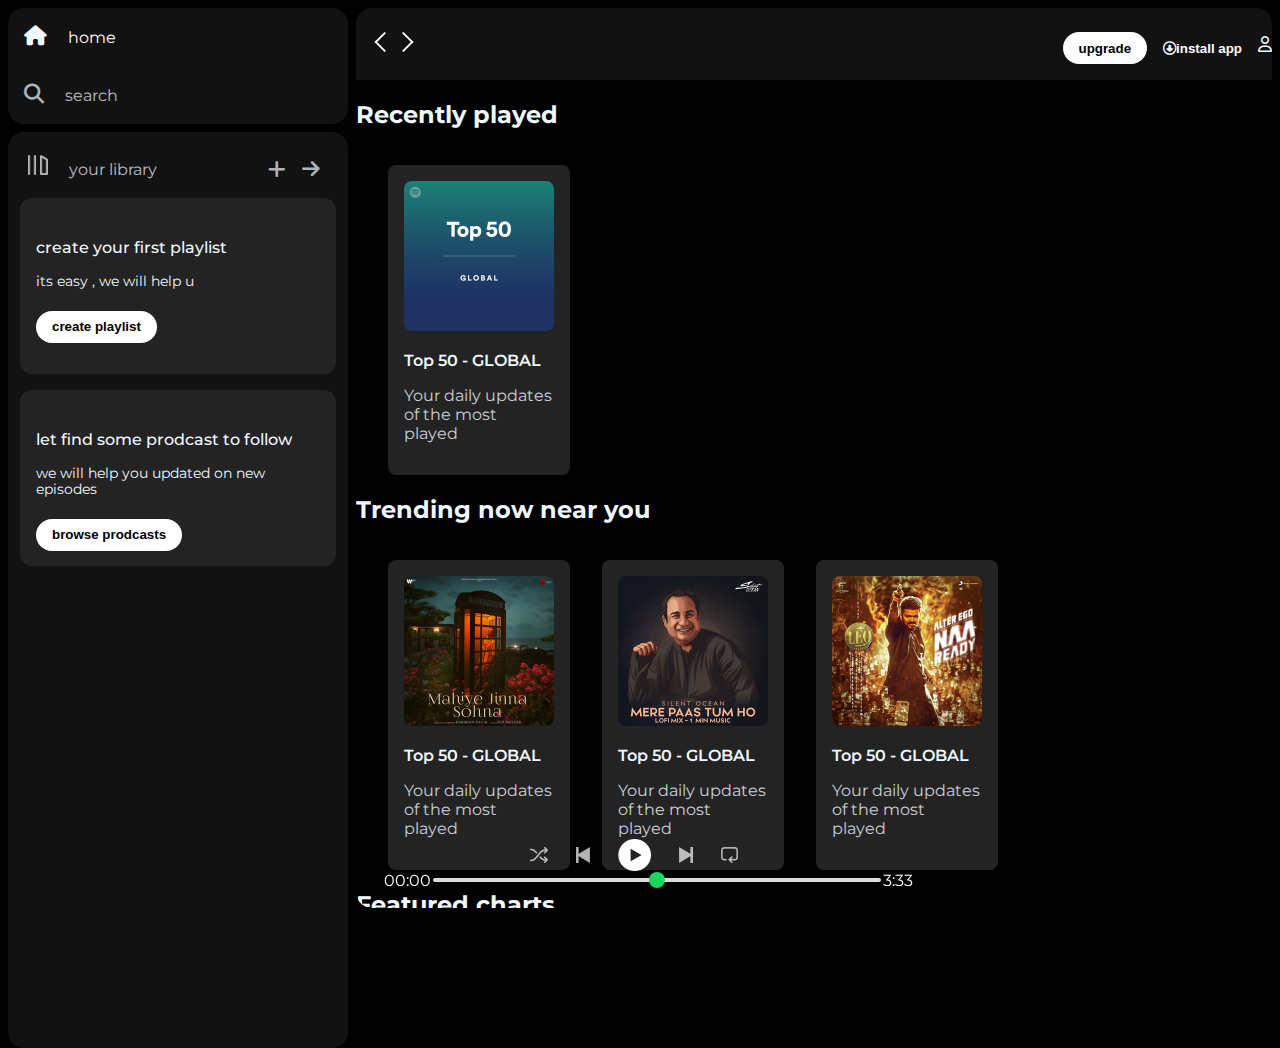
==== index.html @ b3d99863 "make a project" ====
<!DOCTYPE html>
<html lang="en">
<head>
    <meta charset="UTF-8">
    <meta name="viewport" content="width= , initial-scale=1.0">
    <link rel="stylesheet" href="https://cdnjs.cloudflare.com/ajax/libs/font-awesome/6.7.2/css/all.min.css" integrity="sha512-Evv84Mr4kqVGRNSgIGL/F/aIDqQb7xQ2vcrdIwxfjThSH8CSR7PBEakCr51Ck+w+/U6swU2Im1vVX0SVk9ABhg==" crossorigin="anonymous" referrerpolicy="no-referrer" />
    <link rel="icon" href="./assets/logo.png">
    <title>Spotify - web player: music for everyone</title>
    <link rel="stylesheet" href="style.css">
    <link rel="preconnect" href="https://fonts.googleapis.com">
    <link rel="preconnect" href="https://fonts.gstatic.com" crossorigin>
    <link href="https://fonts.googleapis.com/css2?family=Montserrat:ital,wght@300;400;500;600;700&display=swap" rel="stylesheet">
</head>
<body>
    <div class="main">
        <div class="sidebar">
            <div class="nav">
            <div class="nav-option"style="opacity: 1;">
                <i class="fa-solid fa-house"></i>
                <a href="#">home</a>
            </div>
                <div class="nav-option">
                    <i class="fa-solid fa-magnifying-glass"></i>
                    <a href="#">search</a>
                </div>
            </div>
            <div class="library">
            <div class="options">
                <div class="lib-option nav-option">
                    <img src="./assets/library_icon.png">
                    <a href="#">your library</a>
                </div>
                <div class="icons">
                <i class="fa-solid fa-plus"></i>
                <i class="fa-solid fa-arrow-right"></i>
            </div>
            </div>
            <div class="lib-box">
            <div class="box">
                <p class="box-p1">create your first playlist</p>
                <p class="box-p2">its easy , we will help u</p>
                <button class="badge">create playlist</button>
                </div>
                <div class="box">
                    <p class="box-p1">let find some prodcast to follow</p>
                    <p class="box-p2">we will help you updated on new episodes</p>
                    <button class="badge">browse prodcasts</button>
               </div>
            </div>
                </div>
    </div>
        <div class="main-content">
            <div class="sticky-nav">
                <div class="sticky-nav-icons">
                <img src="./assets/backward_icon.png">
                <img src="./assets/forward_icon.png" class="hide">
                </div>
                <div class="sticky-nav-options">
                <button class="badge nev-item hide">upgrade</button>
                <button class="badge nav-item dark-badge"><i class="fa-regular fa-circle-down"></i>install app</button>
                <i class="fa-regular fa-user"></i>
        </div>
        </div>
        <h2>Recently played</h2>
        <div class="cards-container">
        <div class="card">
            <img src="assets/card1img.jpeg" class="card-img">
            <p class="card-title">Top 50 - GLOBAL</p>
            <p class="card-info">Your daily updates of the most played</p>
            </div>
            </div>
        <h2>Trending now near you</h2>
        <div class="cards-container">
        <div class="card">
            <img src="assets/card2img.jpeg" class="card-img">
            <p class="card-title">Top 50 - GLOBAL</p>
            <p class="card-info">Your daily updates of the most played</p>
            </div>
    <div class="card">
        <img src="assets/card3img.jpeg" class="card-img">
        <p class="card-title">Top 50 - GLOBAL</p>
        <p class="card-info">Your daily updates of the most played</p>
        </div>
    
        <div class="card">
            <img src="assets/card4img.jpeg" class="card-img">
            <p class="card-title">Top 50 - GLOBAL</p>
            <p class="card-info">Your daily updates of the most played</p>
            </div>
            </div>

            <h2>Featured charts</h2>
            <div class="cards-container">
            <div class="card">
                <img src="assets/card5img.jpeg" class="card-img">
                <p class="card-title">Top 50 - GLOBAL</p>
                <p class="card-info">Your daily updates of the most played</p>
                </div>
                <div class="card">
                    <img src="assets/card6img.jpeg" class="card-img">
                    <p class="card-title">Top 50 - GLOBAL</p>
                    <p class="card-info">Your daily updates of the most played</p>
                    </div>

             <div class="card">
                <img src="assets/card1img.jpeg" class="card-img">
                <p class="card-title">Top 50 - GLOBAL</p>
                <p class="card-info">Your daily updates of the most played</p>
                </div>
                </div>
                <div class="footer">
                <div class="line"></div>
                </div>
                </div>
      <div class="music-player">
        <div class="album"></div>
        <div class="player">
            <div class="player-controls">
                <img src="./assets/player_icon1.png" class="player-control-icon">
                <img src="./assets/player_icon2.png" class="player-control-icon">
                <img src="./assets/player_icon3.png" class="player-control-icon" style="opacity: 1;height:2rem">
                <img src="./assets/player_icon4.png" class="player-control-icon">
                <img src="./assets/player_icon5.png" class="player-control-icon">
            </div>
            <div class="playback-bar">
                <span class="curr-time">00:00</span>
                <input type="range" min="0" max="100" class="progress-bar" step="1" font size="2rem">
                <span class="tot-time">3:33</span>
            </div>
            </div>
            <div class="controls"></div>
      </div>  
    </div>
</body>
</html>
---- style.css ----
body{
    font-family: 'Montserrat', sans-serif;
    margin: 0;
    background-color: black;
    color: aliceblue;
    overflow: hidden;
}
.main{
    display: flex;
    height: 100vh;
    padding: 0.5rem;
}
.sidebar{
    background-color: black;
    width: 340px;
    border-radius: 1rem; /*16px*/
    margin-right: 0.5rem;
}
.main-content{
    background-color: black;
    flex: 1;
    border-radius: 1rem;
    overflow: auto;
}
.music-player{
    color: black;
    position: fixed;
    bottom: 0;
    width: 100%;
    height: 72px;
}
a{
    text-decoration: none;
    color: #fff;
}
.nav{
    background-color: #121212;
    border-radius: 1rem;
    display: flex;
    flex-direction: column;
    justify-content: center;
    height: 100px;
    padding: 0.5rem;
}
 .nav-option{
    line-height: 2.5rem;
    opacity: 0.7;
    padding: 0.5rem;
 }
 .nav-option:hover{
    opacity: 1;
 }
 .nav-option {
    font-size: 1.25rem;
 }
 .nav-option a{
    font-size: 1rem ;
    margin-left: 1rem;
 }
 .library{
    background-color: #121212;
    border-radius: 1rem;
    height: 100%;
    margin-top: 0.5rem;
    padding: 0.5rem 0.75rem;
 }
 .options{
    display: flex;
    justify-content:space-between;
    align-items: center;

 }
 .lib-option img{
    height: 1.25rem;
    width: 1.25rem;

 }
 .icons{
    font-size: 1.25rem;
    display: flex;

 }
 .icons i{
    opacity:0.7;
    margin-right: 1rem;
 }
 .icon i:hover {
     opacity: 1;
 }
 .box{
   background-color: #232323;
   height: 8rem;
   border-radius: 0.75rem;
   margin: 1rem 0 1.75 0;
   padding: 1.5rem 1rem;

 }
 .box-p1{
   font-size: 1rem;
   font-weight: 500;
 }

.box-p2{
   font-size: 0.85rem;
   opacity: 1;
}
.badge{
   background-color: #fff;
   border: none;
   border-radius: 100px;
   padding: 0.25rem 1rem;
   font-weight: 700;
   margin-top: 0.5rem;
   width: fit-content;
   height: 2rem;
}
.dark-badge{
   background-color: #121212;
   color: #fff;
}
.sticky-nav{
   position: sticky;
   top: 0;
   background-color: #121212;
   display: flex;
   justify-content: space-between;
   align-items: center;
   padding: 1rem 0 1rem 0;
   z-index: 10;

}
.sticky-nav-icons{
   margin-left: 0.75rem;

}
.sticky-nav-options{
display: flex;
justify-content: center;
align-items: center;
}
.nav-items{
   margin-right: 1rem;
}

@media (max-width: 100px){
   .hide{
      display: none;
   }
}
.card{
   background-color: #232323;
   width: 150px;
   border-radius: 0.5rem;
   padding: 1rem;
   margin-left: 2rem;
   margin-top: 1rem;
}
.cards-container {
   display: flex;
   flex-wrap: wrap;
}
.card-img{
   width: 100%;
   border-radius: 0.5rem;
}
.card-title{
   font-weight: 600;
}
.card-info{
    font-size: o.85rem;
    opacity: 0.8;
}
.footer{
   height: 300px;
   display: flex;
   align-items: center;
   justify-content: center;
}
.line{
   width: 90%;
   height: 50%;
   border-top: 1px solid white;
   opacity: 0.4;
}
.music-player{
   display: flex;
   justify-content: center;
   align-items: center;
}
.album{
   width: 25%;
}
.player{
   width: 50%;
}
.controls{
   width: 25%;
}
.player-controls{
   display: flex;
   justify-content: center;
   align-items: center;
}
.player-control-icon{
   height: 1rem;
   margin-right: 1.75rem;
   opacity: 0.7;
}
.player-control-icon:hover{
   opacity: 1;
}
.playback-bar{
   DISPLAY: FLEx;
   justify-content: center;
   align-items: center;

}
.progress-bar{
    width: 70%;
    appearance: none;
    background-color: transparent;
    cursor: pointer;
}
.progress-bar::-webkit-slider-runnable-track{
background-color: #ddd;
border-radius: 100px;
height: 0.2rem;
}
 .progress-bar::-webkit-slider-thumb{
appearance: none;
height: 1rem;
width: 1rem;
background-color: #1bd760;
border-radius: 50px;
margin-top: -6px;
 }

 .curr-time{
   color: white;
 }
 .tot-time{
   color: white;
 }
 .box{
   margin-bottom: 1em;
 }
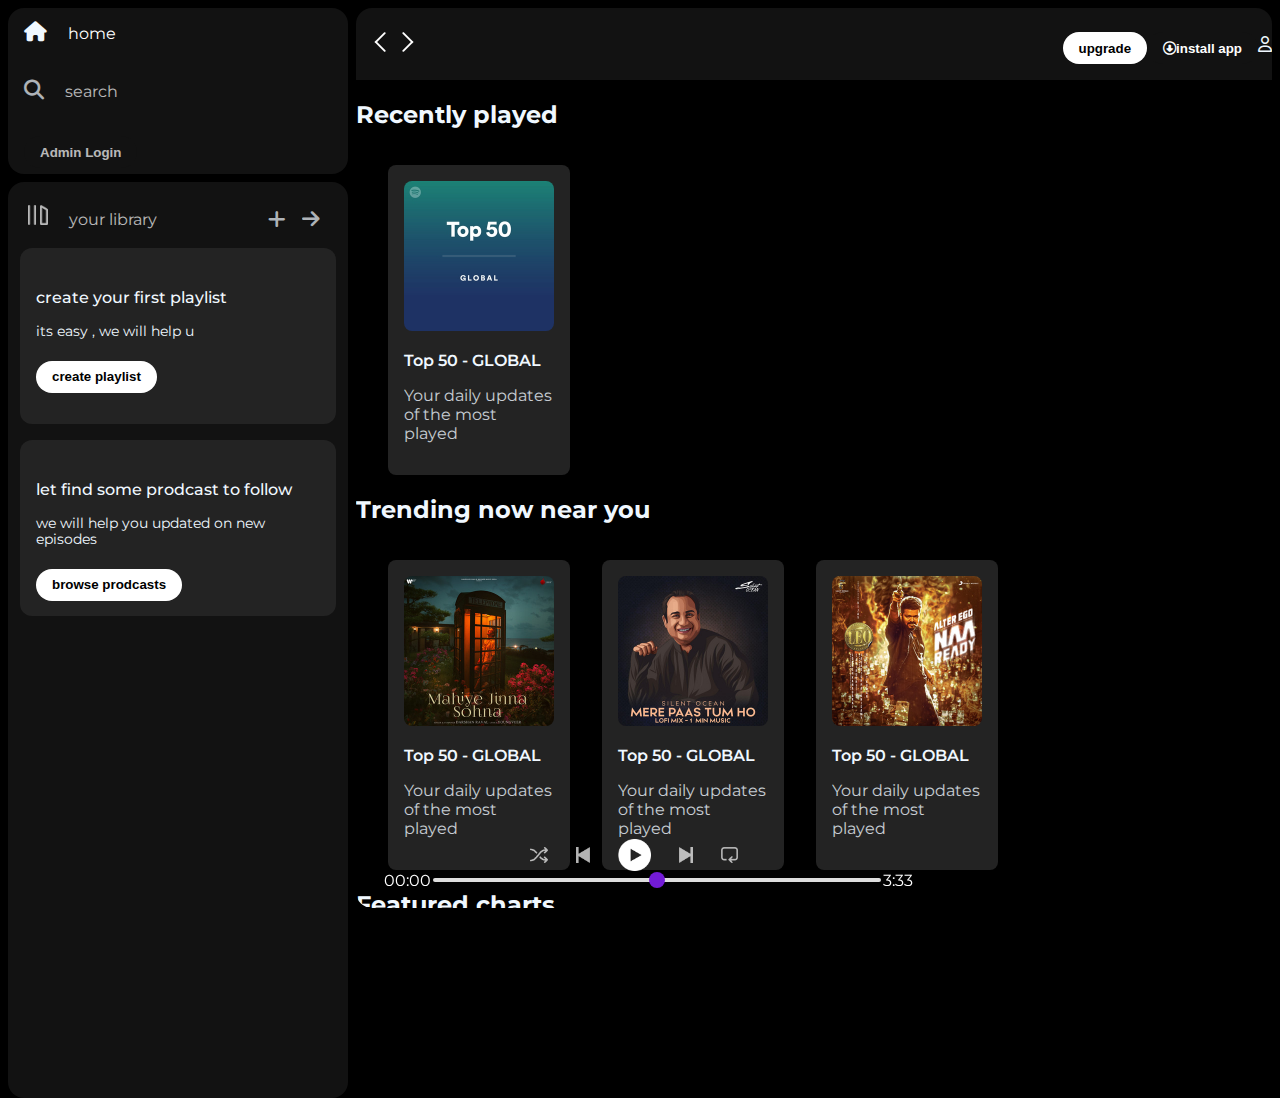
==== commit 53553a44: "add admin dashboard" ====
--- a/index.html
+++ b/index.html
@@ -15,6 +15,8 @@
     <div class="main">
         <div class="sidebar">
             <div class="nav">
+                
+
             <div class="nav-option"style="opacity: 1;">
                 <i class="fa-solid fa-house"></i>
                 <a href="#">home</a>
@@ -22,6 +24,10 @@
                 <div class="nav-option">
                     <i class="fa-solid fa-magnifying-glass"></i>
                     <a href="#">search</a>
+                </div>
+                <div class="nav-option">
+                 <button class="badge nav-item dark-badge" onclick="window.location.href='login.html'">Admin Login</button>
+
                 </div>
             </div>
             <div class="library">
--- a/style.css
+++ b/style.css
@@ -39,7 +39,7 @@
     display: flex;
     flex-direction: column;
     justify-content: center;
-    height: 100px;
+    height: 150px;
     padding: 0.5rem;
 }
  .nav-option{
@@ -230,7 +230,7 @@
 appearance: none;
 height: 1rem;
 width: 1rem;
-background-color: #1bd760;
+background-color: #731bd7;
 border-radius: 50px;
 margin-top: -6px;
  }
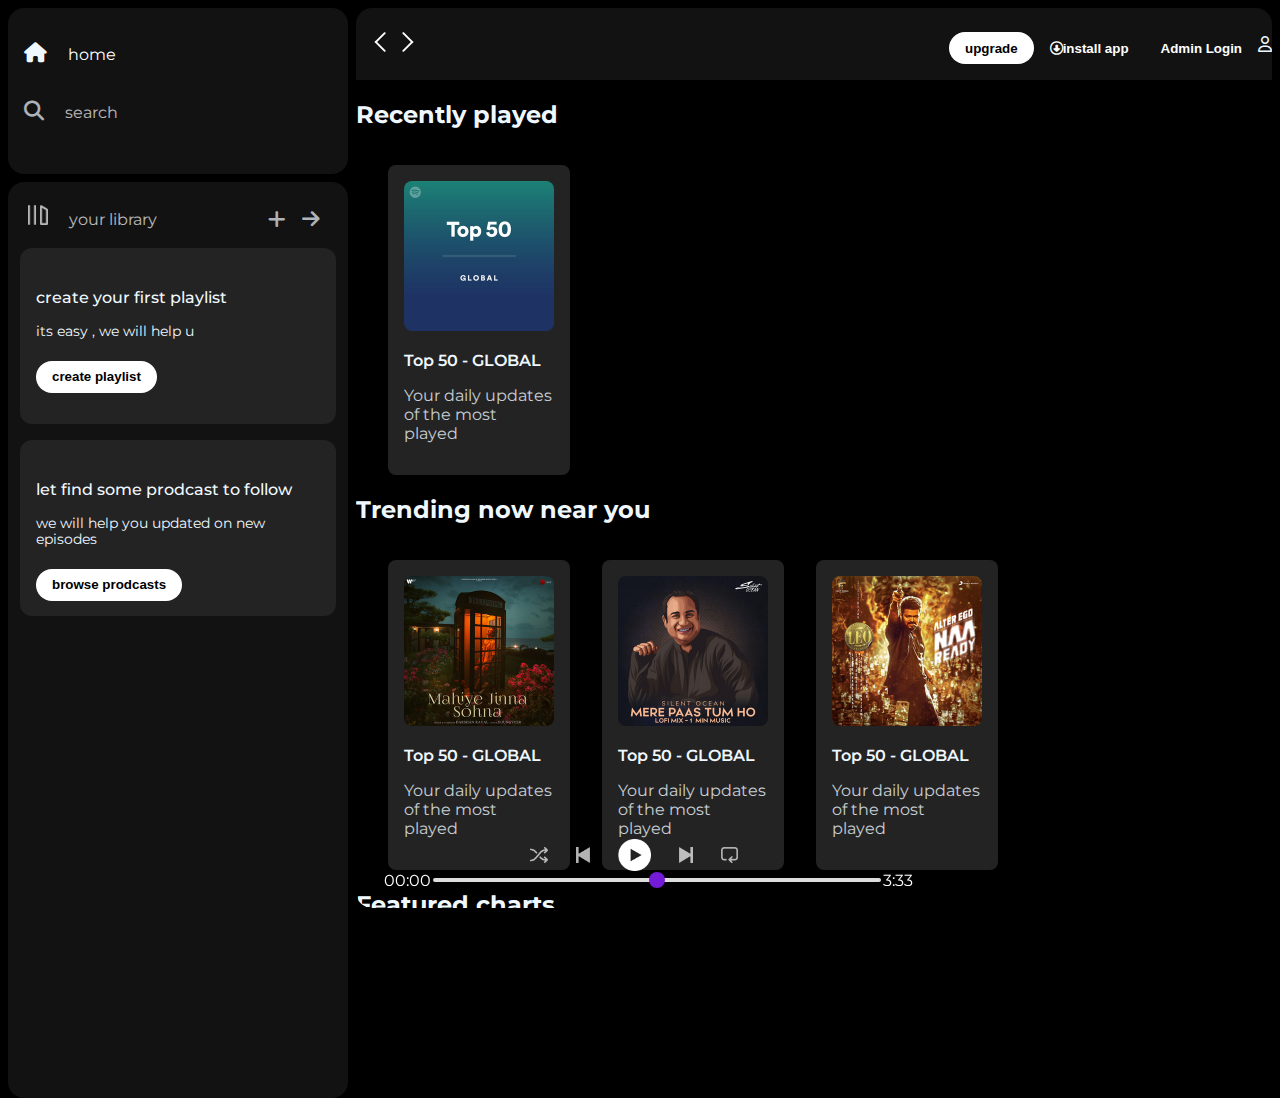
==== commit b1ea536e: "do some change" ====
--- a/index.html
+++ b/index.html
@@ -26,7 +26,7 @@
                     <a href="#">search</a>
                 </div>
                 <div class="nav-option">
-                 <button class="badge nav-item dark-badge" onclick="window.location.href='login.html'">Admin Login</button>
+                
 
                 </div>
             </div>
@@ -64,6 +64,7 @@
                 <div class="sticky-nav-options">
                 <button class="badge nev-item hide">upgrade</button>
                 <button class="badge nav-item dark-badge"><i class="fa-regular fa-circle-down"></i>install app</button>
+                 <button class="badge nav-item dark-badge" onclick="window.location.href='login.html'">Admin Login</button>
                 <i class="fa-regular fa-user"></i>
         </div>
         </div>
@@ -138,4 +139,5 @@
       </div>  
     </div>
 </body>
+<script src="script.js"></script>
 </html>